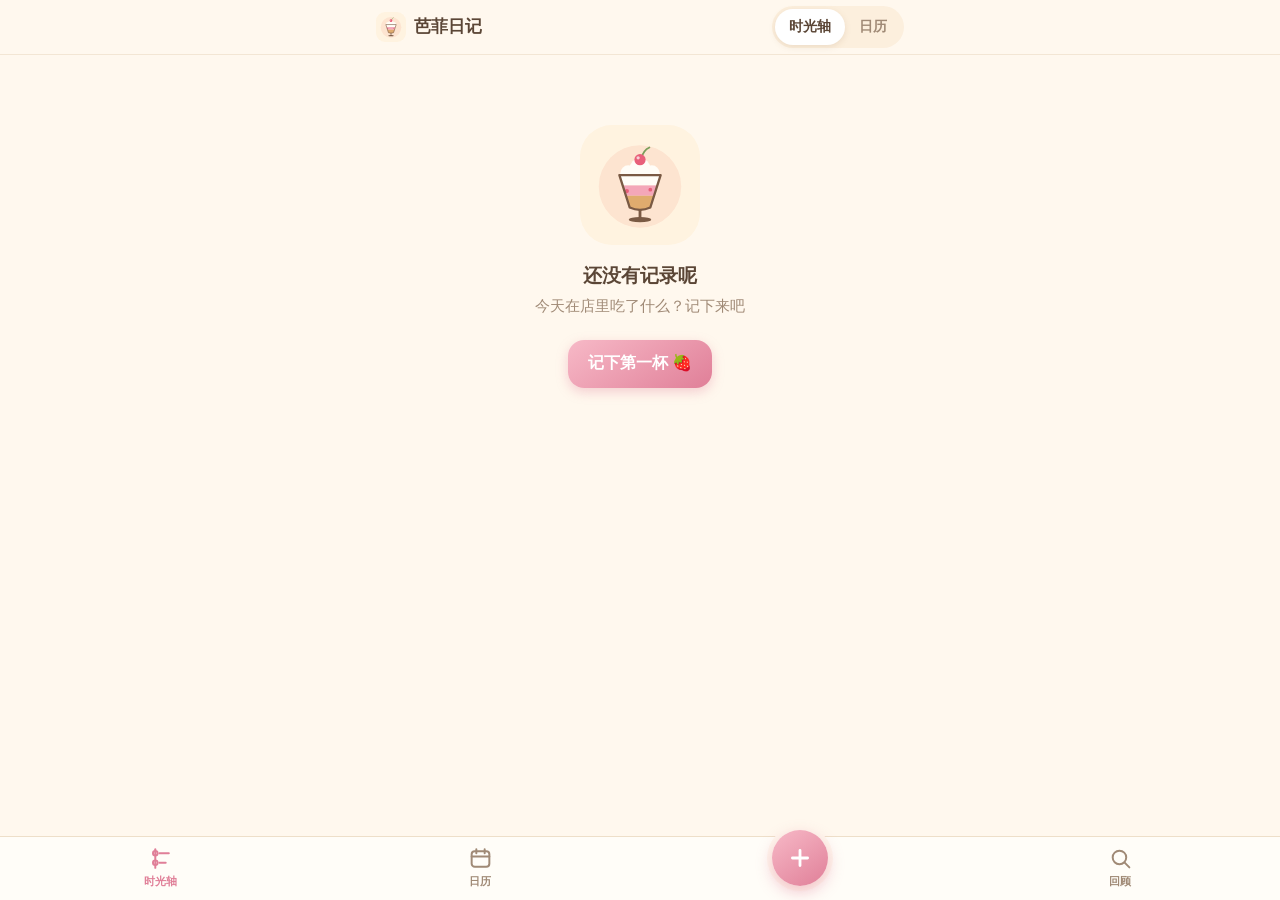
==== parfait/index.html @ 58fb9919 "Add 芭菲日记: mobile-first PWA for logging parfait shop visits Timeline with day-proportional spacing an" ====
<!doctype html>
<html lang="zh-CN">
<head>
  <meta charset="utf-8">
  <meta name="viewport" content="width=device-width, initial-scale=1, viewport-fit=cover">
  <title>芭菲日记</title>
  <meta name="theme-color" content="#FFF8EE">
  <meta name="description" content="记录在芭菲奶茶店吃了什么、感受如何">
  <meta name="apple-mobile-web-app-capable" content="yes">
  <meta name="mobile-web-app-capable" content="yes">
  <meta name="apple-mobile-web-app-status-bar-style" content="default">
  <meta name="apple-mobile-web-app-title" content="芭菲日记">
  <link rel="manifest" href="manifest.webmanifest">
  <link rel="icon" href="icons/icon.svg" type="image/svg+xml">
  <link rel="apple-touch-icon" href="icons/apple-touch-icon.png">
  <link rel="stylesheet" href="css/app.css">
</head>
<body>
  <header class="topbar"><div class="topbar-inner" id="topbar"></div></header>

  <main id="view" class="view"></main>

  <nav class="tabbar" aria-label="主导航">
    <a href="#/timeline" data-tab="timeline" data-reset>
      <svg viewBox="0 0 24 24" aria-hidden="true"><path d="M7 3v18"/><circle cx="7" cy="7" r="2.2"/><circle cx="7" cy="16" r="2.2"/><path d="M11 7h9M11 16h6"/></svg>
      <span>时光轴</span>
    </a>
    <a href="#/calendar" data-tab="calendar" data-reset>
      <svg viewBox="0 0 24 24" aria-hidden="true"><rect x="3.5" y="5" width="17" height="15" rx="3"/><path d="M3.5 10h17M8 3v4M16 3v4"/></svg>
      <span>日历</span>
    </a>
    <a href="#/new" data-tab="new" class="tab-add" aria-label="新增记录">
      <span class="tab-add-btn"><svg viewBox="0 0 24 24" aria-hidden="true"><path d="M12 5v14M5 12h14"/></svg></span>
    </a>
    <a href="#/review" data-tab="review" data-reset>
      <svg viewBox="0 0 24 24" aria-hidden="true"><circle cx="11" cy="11" r="6.5"/><path d="M16 16l4.5 4.5"/></svg>
      <span>回顾</span>
    </a>
  </nav>

  <div id="toast" class="toast" role="status" aria-live="polite"></div>

  <script type="module" src="js/app.js"></script>
</body>
</html>
---- parfait/css/app.css ----
:root {
  --bg: #FFF8EE;
  --bg2: #FCEFDD;
  --card: #FFFFFF;
  --ink: #5B4636;
  --ink2: #A08A76;
  --line: #EEDFC9;
  --pink: #F4A7B9;
  --pink-d: #E07F98;
  --pink-l: #FDE6EC;
  --caramel: #E0AC6E;
  --caramel-l: #FBEBD6;
  --mint: #8FD0B8;
  --mint-l: #DFF4EC;
  --star: #F5B63F;
  --danger: #E06C6C;
  --shadow: 0 4px 16px rgba(150, 110, 70, .10);
  --r: 18px;
  --nav-h: 64px;
  --safe-b: env(safe-area-inset-bottom, 0px);
  --safe-t: env(safe-area-inset-top, 0px);
  color-scheme: light;
}

* { box-sizing: border-box; -webkit-tap-highlight-color: transparent; }
html { -webkit-text-size-adjust: 100%; }
body {
  margin: 0;
  background: var(--bg);
  color: var(--ink);
  font-family: -apple-system, BlinkMacSystemFont, "PingFang SC", "Hiragino Sans GB", "Noto Sans SC", "Microsoft YaHei", sans-serif;
  font-size: 15px;
  line-height: 1.55;
  min-height: 100dvh;
}
a { color: inherit; text-decoration: none; }
button, input, textarea, select { font: inherit; color: inherit; }
button { cursor: pointer; border: 0; background: none; padding: 0; }
img { display: block; }
.muted { color: var(--ink2); }

/* ---------- top bar ---------- */
.topbar {
  position: sticky; top: 0; z-index: 20;
  background: rgba(255, 248, 238, .92);
  backdrop-filter: blur(10px); -webkit-backdrop-filter: blur(10px);
  padding-top: var(--safe-t);
  border-bottom: 1px solid rgba(238, 223, 201, .7);
}
.topbar-inner {
  max-width: 560px; margin: 0 auto; height: 54px;
  display: flex; align-items: center; justify-content: space-between; gap: 8px;
  padding: 0 16px;
}
.brand { display: flex; align-items: center; gap: 8px; font-weight: 700; font-size: 17px; }
.brand img { width: 30px; height: 30px; border-radius: 9px; }
.topbar-title { flex: 1; text-align: center; font-weight: 700; font-size: 16px; white-space: nowrap; overflow: hidden; text-overflow: ellipsis; }
.topbar-right { min-width: 44px; display: flex; justify-content: flex-end; }
.icon-btn {
  min-width: 44px; height: 44px; border-radius: 14px; display: grid; place-items: center;
  font-size: 28px; line-height: 1; color: var(--ink);
}
.icon-btn:active { background: var(--bg2); }
.text-btn { font-weight: 600; color: var(--pink-d); padding: 10px 6px; }

/* segmented */
.seg { display: inline-flex; background: var(--bg2); border-radius: 999px; padding: 3px; }
.seg > * { padding: 7px 14px; border-radius: 999px; font-size: 14px; font-weight: 600; color: var(--ink2); white-space: nowrap; }
.seg > .on { background: var(--card); color: var(--ink); box-shadow: 0 2px 6px rgba(150, 110, 70, .15); }

/* ---------- main view ---------- */
.view {
  max-width: 560px; margin: 0 auto;
  padding: 14px 16px calc(var(--nav-h) + var(--safe-b) + 28px);
}
body.is-form .view { padding-bottom: calc(88px + var(--safe-b)); }

/* ---------- tab bar ---------- */
.tabbar {
  position: fixed; left: 0; right: 0; bottom: 0; z-index: 30;
  display: flex; justify-content: space-around; align-items: center;
  height: calc(var(--nav-h) + var(--safe-b)); padding-bottom: var(--safe-b);
  background: rgba(255, 253, 248, .96);
  backdrop-filter: blur(10px); -webkit-backdrop-filter: blur(10px);
  border-top: 1px solid var(--line);
}
body.is-form .tabbar { display: none; }
.tabbar a {
  flex: 1; height: 100%; display: flex; flex-direction: column; align-items: center; justify-content: center; gap: 2px;
  color: var(--ink2); font-size: 11px; font-weight: 600;
}
.tabbar a svg { width: 25px; height: 25px; fill: none; stroke: currentColor; stroke-width: 1.9; stroke-linecap: round; stroke-linejoin: round; }
.tabbar a.on { color: var(--pink-d); }
.tab-add-btn {
  width: 56px; height: 56px; border-radius: 50%; margin-top: -22px;
  background: linear-gradient(145deg, #F7B9C7, var(--pink-d));
  display: grid; place-items: center;
  box-shadow: 0 6px 16px rgba(224, 127, 152, .45), 0 0 0 5px var(--bg);
}
.tab-add-btn svg { stroke: #fff !important; stroke-width: 2.6 !important; width: 26px !important; height: 26px !important; }
.tab-add:active .tab-add-btn { transform: scale(.94); }

/* ---------- generic ---------- */
.card { background: var(--card); border-radius: var(--r); box-shadow: var(--shadow); }
.btn {
  display: inline-flex; align-items: center; justify-content: center; gap: 6px;
  min-height: 48px; padding: 0 20px; border-radius: 16px; font-weight: 700; font-size: 16px;
  background: var(--bg2); color: var(--ink);
}
.btn.primary { background: linear-gradient(145deg, #F7B9C7, var(--pink-d)); color: #fff; box-shadow: 0 4px 12px rgba(224, 127, 152, .35); }
.btn.danger { background: #FBE3E3; color: var(--danger); }
.btn.ghost { background: var(--card); box-shadow: var(--shadow); }
.btn:active { transform: scale(.97); }
.btn[disabled] { opacity: .55; pointer-events: none; }

.stars { display: inline-flex; letter-spacing: 0; line-height: 1; color: #E9DCCB; font-style: normal; }
.stars i { font-style: normal; }
.stars i.on { color: var(--star); }
.stars.xs { font-size: 8px; }
.stars.sm { font-size: 13px; }
.stars.lg { font-size: 22px; }

.tag-type { display: inline-block; font-size: 11px; font-weight: 700; padding: 2px 8px; border-radius: 999px; line-height: 1.5; white-space: nowrap; }
.t-order.tag-type { background: var(--caramel-l); color: #B07A3A; }
.t-special.tag-type { background: var(--pink-l); color: var(--pink-d); }
.t-trial.tag-type { background: var(--mint-l); color: #3E9C7C; }

.chip {
  display: inline-flex; align-items: center; gap: 4px;
  padding: 7px 13px; border-radius: 999px; font-size: 14px; font-weight: 600;
  background: var(--card); color: var(--ink); border: 1.5px solid var(--line); white-space: nowrap;
}
.chip.on { background: var(--pink-l); border-color: var(--pink); color: var(--pink-d); }
.chip.sm { padding: 3px 10px; font-size: 12px; }
.chip.new { border-style: dashed; color: var(--pink-d); }

/* ---------- empty state ---------- */
.empty { text-align: center; padding: 56px 20px; }
.empty img { width: 120px; height: 120px; margin: 0 auto 16px; border-radius: 32px; }
.empty h2 { margin: 0 0 4px; font-size: 19px; }
.empty p { margin: 0 0 22px; color: var(--ink2); }

/* ---------- timeline ---------- */
.tl { position: relative; padding: 4px 0 8px; }
.tl::before {
  content: ''; position: absolute; left: 22px; top: 18px; bottom: 26px; width: 3px; border-radius: 3px;
  background: linear-gradient(var(--pink), var(--caramel));
  opacity: .55;
}
.tl-month { position: relative; display: flex; align-items: baseline; gap: 10px; padding: 8px 0 8px 52px; }
.tl-month::before {
  content: ''; position: absolute; left: 9px; top: 50%; width: 29px; height: 6px; border-radius: 3px;
  background: var(--caramel); transform: translateY(-50%);
}
.tl-month-label b { font-size: 30px; font-weight: 800; letter-spacing: -.5px; }
.tl-month-label span { font-size: 13px; color: var(--ink2); margin-left: 4px; font-weight: 600; }
.tl-month-count { margin-left: auto; font-size: 13px; color: var(--ink2); background: var(--card); padding: 3px 12px; border-radius: 999px; box-shadow: var(--shadow); }
.tl-month-count b { color: var(--pink-d); font-size: 15px; }
.tl-month.empty::before { background: var(--line); }
.tl-month.empty .tl-month-label b { font-size: 22px; color: var(--ink2); }
.tl-month.empty .tl-month-count { box-shadow: none; background: transparent; }

.tl-now { position: relative; padding: 4px 0 4px 52px; font-size: 13px; color: var(--ink2); font-weight: 600; }
.tl-now-dot { position: absolute; left: 16px; top: 50%; width: 15px; height: 15px; margin-top: -7.5px; border-radius: 50%; background: var(--pink-d); box-shadow: 0 0 0 5px rgba(224, 127, 152, .2); }

.tl-item { position: relative; display: block; padding: 5px 0 5px 52px; }
.tl-dot {
  position: absolute; left: 15px; top: 50%; margin-top: -8.5px;
  width: 17px; height: 17px; border-radius: 50%; background: #fff; border: 4px solid var(--caramel);
}
.tl-dot.t-special { border-color: var(--pink-d); }
.tl-dot.t-trial { border-color: var(--mint); }
.tl-item.flash .row-card { animation: flash 1.6s ease; }
@keyframes flash { 0%, 40% { box-shadow: 0 0 0 4px var(--pink); } 100% { box-shadow: var(--shadow); } }

.row-card { display: flex; gap: 12px; padding: 10px; align-items: center; }
.row-card:active { transform: scale(.985); }
.thumb { width: 66px; height: 66px; flex: none; border-radius: 13px; object-fit: cover; background: var(--bg2); }
.thumb-empty { display: grid; place-items: center; font-size: 28px; }
.row-body { flex: 1; min-width: 0; }
.row-name { font-weight: 700; font-size: 16px; white-space: nowrap; overflow: hidden; text-overflow: ellipsis; }
.row-meta { display: flex; align-items: center; gap: 8px; margin: 3px 0 2px; flex-wrap: wrap; }
.row-date { font-size: 12px; color: var(--ink2); }
.row-snippet { font-size: 13px; color: var(--ink2); margin-top: 3px; display: -webkit-box; -webkit-line-clamp: 2; -webkit-box-orient: vertical; overflow: hidden; }

.tl-break { position: relative; padding: 14px 0 14px 52px; }
.tl-break::before { content: ''; position: absolute; left: 18px; top: 0; bottom: 0; width: 11px; background: var(--bg); }
.tl-break::after { content: '⋮'; position: absolute; left: 17px; top: 50%; transform: translateY(-50%); color: var(--ink2); font-size: 22px; line-height: 1; width: 13px; text-align: center; }
.tl-break span { display: inline-block; font-size: 13px; color: var(--ink2); background: var(--bg2); padding: 5px 12px; border-radius: 999px; }
.tl-start { position: relative; padding: 18px 0 0 52px; font-size: 13px; color: var(--ink2); }
.tl-start::before { content: '🌱'; position: absolute; left: 13px; top: 15px; font-size: 18px; }

/* ---------- calendar ---------- */
.cal-head { display: flex; align-items: center; justify-content: space-between; margin-bottom: 4px; }
.cal-head h2 { margin: 0; font-size: 21px; font-weight: 800; }
.cal-sub { text-align: center; font-size: 13px; color: var(--ink2); margin-bottom: 12px; }
.cal-sub b { color: var(--pink-d); }
.cal-week, .cal-grid { display: grid; grid-template-columns: repeat(7, 1fr); gap: 5px; }
.cal-week { font-size: 12px; color: var(--ink2); text-align: center; margin-bottom: 6px; font-weight: 600; }
.cal-cell { display: flex; flex-direction: column; align-items: stretch; gap: 3px; min-width: 0; }
.cal-box {
  position: relative; aspect-ratio: 1; border-radius: 12px; background: var(--card); overflow: hidden;
  display: grid; place-items: center;
  box-shadow: 0 1px 4px rgba(150, 110, 70, .06);
}
.cal-box img { position: absolute; inset: 0; width: 100%; height: 100%; object-fit: cover; }
.cal-num { position: absolute; left: 4px; top: 3px; font-size: 12px; font-weight: 700; line-height: 1.2; }
.cal-cell.has .cal-num { background: rgba(255, 255, 255, .88); border-radius: 6px; padding: 0 4px; }
.cal-cell.has .cal-box { background: var(--pink-l); }
.cal-noimg { font-size: 20px; }
.cal-badge {
  position: absolute; right: 3px; top: 3px; min-width: 17px; height: 17px; padding: 0 4px; border-radius: 9px;
  background: var(--pink-d); color: #fff; font-size: 10px; font-weight: 800; display: grid; place-items: center; line-height: 1;
}
.cal-cell.today .cal-box { box-shadow: 0 0 0 2px var(--caramel); }
.cal-cell.sel .cal-box { box-shadow: 0 0 0 3px var(--pink-d); }
.cal-stars { height: 10px; display: flex; justify-content: center; }
.cal-cell.blank { visibility: hidden; }
.cal-day { margin-top: 18px; }
.cal-day h3 { margin: 0 0 10px; font-size: 16px; display: flex; justify-content: space-between; align-items: center; }
.cal-day .list { display: grid; gap: 10px; }
.cal-tip { text-align: center; font-size: 12px; color: var(--ink2); margin-top: 14px; }

/* ---------- form ---------- */
.form { display: grid; gap: 14px; }
.photo-strip { display: flex; gap: 10px; overflow-x: auto; padding: 2px 2px 6px; scrollbar-width: none; }
.photo-strip::-webkit-scrollbar { display: none; }
.photo-item, .photo-add {
  position: relative; flex: none; width: 96px; height: 96px; border-radius: 16px; overflow: hidden;
}
.photo-item img { width: 100%; height: 100%; object-fit: cover; }
.photo-item .rm {
  position: absolute; top: 4px; right: 4px; width: 28px; height: 28px; border-radius: 50%;
  background: rgba(91, 70, 54, .7); color: #fff; font-size: 18px; line-height: 1; display: grid; place-items: center;
}
.photo-item.loading { background: var(--bg2); display: grid; place-items: center; font-size: 12px; color: var(--ink2); }
.photo-add {
  display: flex; flex-direction: column; align-items: center; justify-content: center; gap: 2px;
  border: 2px dashed var(--pink); background: var(--pink-l); color: var(--pink-d); font-weight: 700; font-size: 13px; cursor: pointer;
}
.photo-add .ico { font-size: 28px; line-height: 1; }
.photo-add input { position: absolute; width: 1px; height: 1px; opacity: 0; }

.in {
  width: 100%; border: 1.5px solid var(--line); background: var(--card); border-radius: 14px;
  padding: 12px 14px; font-size: 16px; outline: none; min-height: 48px;
}
.in:focus { border-color: var(--pink); box-shadow: 0 0 0 3px var(--pink-l); }
.in.big { font-size: 20px; font-weight: 700; padding: 14px 16px; }
textarea.in { resize: none; line-height: 1.6; min-height: 84px; }
.in::placeholder { color: #C9B6A2; }
.field { display: grid; gap: 6px; }
.field-label { font-size: 13px; font-weight: 700; color: var(--ink2); padding-left: 4px; }
.row2 { display: grid; grid-template-columns: 1.5fr 1fr; gap: 10px; }
.row2 .in { font-size: 15px; }
.price-wrap { position: relative; }
.price-wrap span { position: absolute; left: 14px; top: 50%; transform: translateY(-50%); color: var(--ink2); }
.price-wrap .in { padding-left: 30px; }

.type-pick { display: grid; grid-template-columns: repeat(3, 1fr); gap: 8px; }
.type-pick button {
  min-height: 52px; border-radius: 14px; background: var(--card); border: 2px solid var(--line); font-weight: 700; font-size: 15px;
}
.type-pick button.on.t-order { background: var(--caramel-l); border-color: var(--caramel); color: #A06A2C; }
.type-pick button.on.t-special { background: var(--pink-l); border-color: var(--pink); color: var(--pink-d); }
.type-pick button.on.t-trial { background: var(--mint-l); border-color: var(--mint); color: #2E8A6A; }

.star-pick { display: flex; align-items: center; gap: 2px; background: var(--card); border-radius: 16px; padding: 4px 10px; border: 1.5px solid var(--line); }
.star-pick button { font-size: 36px; width: 48px; height: 52px; color: #EADFCF; line-height: 1; }
.star-pick button.on { color: var(--star); }
.star-pick button:active { transform: scale(1.15); }
.star-label { margin-left: auto; font-size: 14px; font-weight: 700; color: var(--ink2); white-space: nowrap; }

.tag-box { display: flex; flex-wrap: wrap; gap: 6px; align-items: center; padding: 8px 10px; min-height: 48px; }
.tag-box input { flex: 1; min-width: 100px; border: 0; outline: none; background: transparent; font-size: 16px; padding: 4px; }
.tag-box .chip { padding: 5px 6px 5px 12px; }
.tag-box .chip button { width: 22px; height: 22px; border-radius: 50%; display: grid; place-items: center; font-size: 15px; color: var(--pink-d); }
.tag-sugg { display: flex; flex-wrap: wrap; gap: 6px; }

.actionbar {
  position: fixed; left: 0; right: 0; bottom: 0; z-index: 30;
  padding: 10px 16px calc(10px + var(--safe-b));
  background: rgba(255, 253, 248, .96); border-top: 1px solid var(--line);
  backdrop-filter: blur(10px); -webkit-backdrop-filter: blur(10px);
}
.actionbar-inner { max-width: 528px; margin: 0 auto; display: grid; grid-template-columns: 1fr 2.2fr; gap: 10px; }
.actionbar .btn { min-height: 54px; font-size: 17px; }

/* ---------- detail ---------- */
.gallery { display: flex; overflow-x: auto; scroll-snap-type: x mandatory; border-radius: var(--r); gap: 8px; scrollbar-width: none; }
.gallery::-webkit-scrollbar { display: none; }
.gallery img { flex: none; width: 100%; aspect-ratio: 1; object-fit: cover; scroll-snap-align: center; border-radius: var(--r); background: var(--bg2); cursor: zoom-in; }
.gallery-count { text-align: center; font-size: 12px; color: var(--ink2); margin-top: 6px; }
.d-head { padding: 16px 18px; margin-top: 12px; }
.d-head h1 { margin: 8px 0 6px; font-size: 24px; line-height: 1.3; word-break: break-word; }
.d-top { display: flex; align-items: center; justify-content: space-between; }
.d-price { font-weight: 700; color: var(--caramel); }
.d-rating { display: flex; align-items: center; gap: 8px; }
.d-rating span { font-size: 14px; font-weight: 700; color: var(--ink2); }
.d-date { font-size: 13px; color: var(--ink2); margin-top: 6px; }
.d-sec { padding: 14px 18px; margin-top: 12px; }
.d-sec h4 { margin: 0 0 6px; font-size: 13px; color: var(--ink2); display: flex; gap: 6px; align-items: center; }
.d-sec p { margin: 0; white-space: pre-wrap; word-break: break-word; }
.d-vs { display: grid; gap: 0; margin-top: 12px; }
.d-vs .d-sec { margin-top: 0; }
.d-vs .arrow { text-align: center; color: var(--pink); font-size: 18px; line-height: 1; padding: 4px 0; }
.d-sec.thoughts p { font-size: 16px; line-height: 1.8; }
.d-tags { display: flex; flex-wrap: wrap; gap: 6px; margin-top: 14px; }
.d-actions { display: grid; grid-template-columns: 2fr 1fr; gap: 10px; margin-top: 22px; }

.viewer { position: fixed; inset: 0; z-index: 100; background: rgba(40, 30, 22, .94); animation: fadein .15s; }
@keyframes fadein { from { opacity: 0; } }
.viewer-track { display: flex; height: 100%; overflow-x: auto; scroll-snap-type: x mandatory; scrollbar-width: none; }
.viewer-track::-webkit-scrollbar { display: none; }
.viewer-slide { flex: none; width: 100%; height: 100%; display: grid; place-items: center; scroll-snap-align: center; padding: 16px; }
.viewer-slide img { max-width: 100%; max-height: 100%; object-fit: contain; border-radius: 8px; }
.viewer-close { position: absolute; top: calc(var(--safe-t) + 10px); right: 12px; width: 44px; height: 44px; border-radius: 50%; background: rgba(255, 255, 255, .15); color: #fff; font-size: 26px; }

/* ---------- review ---------- */
.stats { display: grid; grid-template-columns: repeat(3, 1fr); padding: 14px 6px; text-align: center; }
.stats div + div { border-left: 1px solid var(--line); }
.stats b { display: block; font-size: 22px; font-weight: 800; color: var(--pink-d); line-height: 1.2; }
.stats span { font-size: 12px; color: var(--ink2); }
.search { position: relative; margin-top: 14px; }
.search input { padding-left: 40px; }
.search::before { content: ''; position: absolute; left: 15px; top: 50%; width: 13px; height: 13px; margin-top: -9px; border: 2px solid var(--ink2); border-radius: 50%; }
.search::after { content: ''; position: absolute; left: 27px; top: 50%; width: 7px; height: 2px; margin-top: 5px; background: var(--ink2); transform: rotate(45deg); }
.filter-row { display: flex; align-items: center; gap: 6px; margin-top: 12px; overflow-x: auto; scrollbar-width: none; padding-bottom: 2px; }
.filter-row::-webkit-scrollbar { display: none; }
.filter-row .fl { font-size: 13px; font-weight: 700; color: var(--ink2); flex: none; width: 34px; }
.quick { display: flex; gap: 8px; margin-top: 12px; }
.quick .btn { flex: 1; min-height: 44px; font-size: 14px; }
.sort-row { display: flex; align-items: center; justify-content: space-between; margin: 18px 0 10px; }
.sort-row .count { font-size: 13px; color: var(--ink2); font-weight: 600; }
.results { display: grid; gap: 10px; }
.no-result { text-align: center; color: var(--ink2); padding: 30px 0; }
.backup { margin-top: 28px; padding: 16px 18px; }
.backup h3 { margin: 0 0 4px; font-size: 16px; }
.backup p { margin: 0 0 12px; font-size: 13px; color: var(--ink2); }
.backup .btns { display: grid; grid-template-columns: 1fr 1fr; gap: 10px; }
.backup .btns .btn { font-size: 15px; }
.backup .btns label { cursor: pointer; }
.backup .info { font-size: 12px; color: var(--ink2); margin-top: 12px; line-height: 1.7; }
.backup .install { width: 100%; margin-top: 10px; }

/* ---------- toast ---------- */
.toast {
  position: fixed; left: 50%; bottom: calc(var(--nav-h) + var(--safe-b) + 18px); z-index: 200;
  transform: translate(-50%, 20px); opacity: 0; pointer-events: none;
  background: var(--ink); color: #fff; padding: 10px 18px; border-radius: 999px; font-size: 14px; font-weight: 600;
  transition: .25s; white-space: nowrap; max-width: 90vw; overflow: hidden; text-overflow: ellipsis;
}
.toast.show { opacity: 1; transform: translate(-50%, 0); }
body.is-form .toast { bottom: calc(96px + var(--safe-b)); }
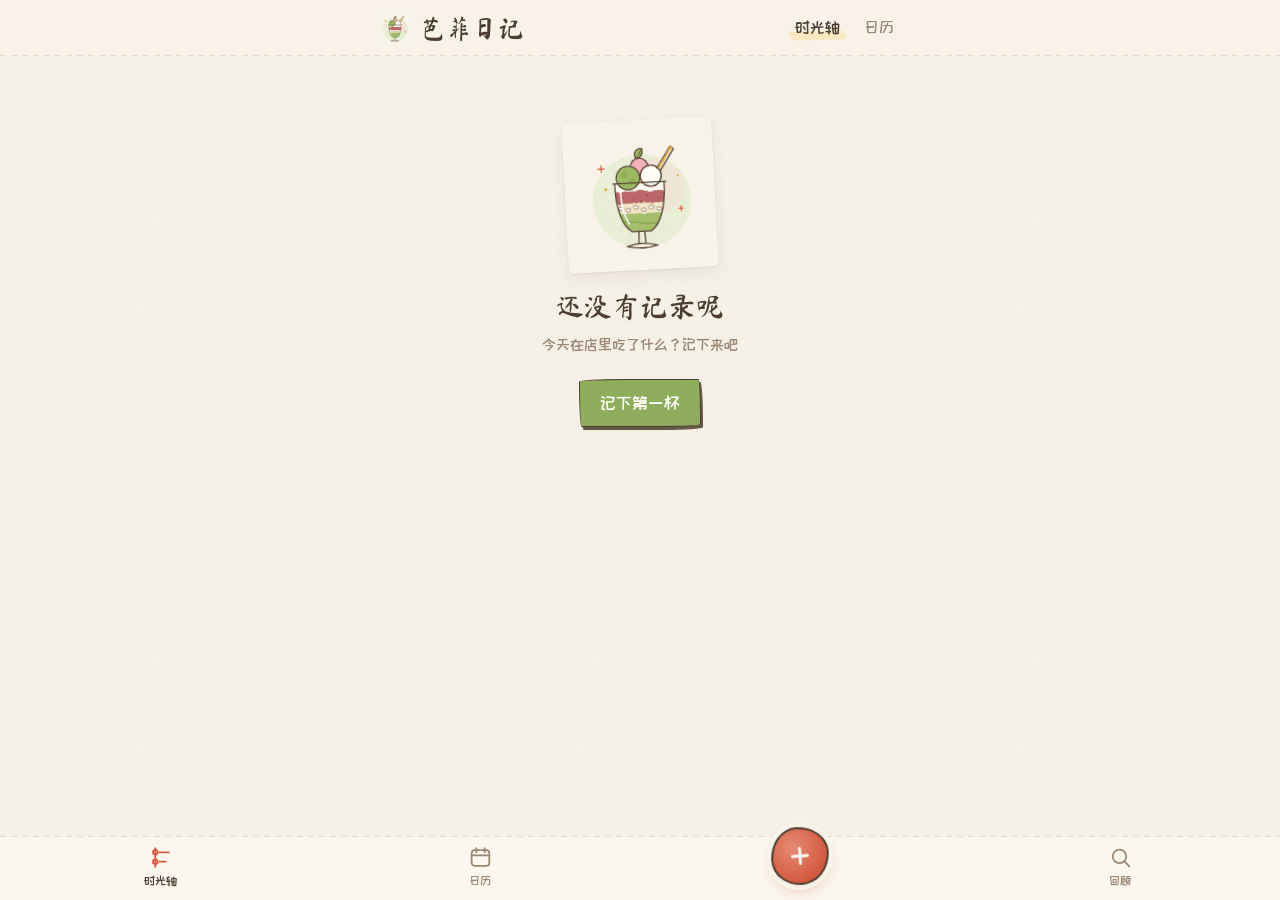
==== commit 3205545e: "Restyle 芭菲日记 as a watercolor hand-drawn journal New watercolor parfait icon; paper texture, brush an" ====
--- a/parfait/index.html
+++ b/parfait/index.html
@@ -4,7 +4,7 @@
   <meta charset="utf-8">
   <meta name="viewport" content="width=device-width, initial-scale=1, viewport-fit=cover">
   <title>芭菲日记</title>
-  <meta name="theme-color" content="#FFF8EE">
+  <meta name="theme-color" content="#F8F3E9">
   <meta name="description" content="记录在芭菲奶茶店吃了什么、感受如何">
   <meta name="apple-mobile-web-app-capable" content="yes">
   <meta name="mobile-web-app-capable" content="yes">
@@ -13,6 +13,9 @@
   <link rel="manifest" href="manifest.webmanifest">
   <link rel="icon" href="icons/icon.svg" type="image/svg+xml">
   <link rel="apple-touch-icon" href="icons/apple-touch-icon.png">
+  <link rel="preconnect" href="https://fonts.googleapis.com">
+  <link rel="preconnect" href="https://fonts.gstatic.com" crossorigin>
+  <link rel="stylesheet" href="https://fonts.googleapis.com/css2?family=Caveat:wght@500;700&family=Ma+Shan+Zheng&family=ZCOOL+KuaiLe&display=swap">
   <link rel="stylesheet" href="css/app.css">
 </head>
 <body>
--- a/parfait/css/app.css
+++ b/parfait/css/app.css
@@ -1,21 +1,28 @@
+/* 芭菲日记 · 水彩手帐风 */
 :root {
-  --bg: #FFF8EE;
-  --bg2: #FCEFDD;
-  --card: #FFFFFF;
-  --ink: #5B4636;
-  --ink2: #A08A76;
-  --line: #EEDFC9;
-  --pink: #F4A7B9;
-  --pink-d: #E07F98;
-  --pink-l: #FDE6EC;
-  --caramel: #E0AC6E;
-  --caramel-l: #FBEBD6;
-  --mint: #8FD0B8;
-  --mint-l: #DFF4EC;
-  --star: #F5B63F;
-  --danger: #E06C6C;
-  --shadow: 0 4px 16px rgba(150, 110, 70, .10);
-  --r: 18px;
+  --paper: #F8F3E9;
+  --sheet: #FFFDF8;
+  --ink: #4E3D31;
+  --ink2: #9A8673;
+  --line: #E6DAC6;
+  --matcha: #8FAE5D;
+  --matcha-l: #E6EED3;
+  --bean: #A9524F;
+  --bean-l: #F5E2DE;
+  --shu: #D35A3F;          /* 朱红：印章、强调 */
+  --sky: #6F9CC0;
+  --sky-l: #E1ECF4;
+  --ochre: #E0A93B;
+  --ochre-l: #F8E7BF;
+  --star: #E5A631;
+
+  --f-brush: 'Ma Shan Zheng', 'STKaiti', 'KaiTi', serif;
+  --f-hand: 'ZCOOL KuaiLe', 'Caveat', -apple-system, 'PingFang SC', sans-serif;
+  --f-num: 'Caveat', 'ZCOOL KuaiLe', -apple-system, sans-serif;
+  --f-body: -apple-system, BlinkMacSystemFont, 'PingFang SC', 'Hiragino Sans GB', 'Noto Sans SC', 'Microsoft YaHei', sans-serif;
+
+  --sketch: 255px 15px 225px 15px / 15px 225px 15px 255px;  /* 手绘感圆角 */
+  --sheet-shadow: 0 1px 2px rgba(80, 60, 40, .08), 0 6px 16px rgba(80, 60, 40, .07);
   --nav-h: 64px;
   --safe-b: env(safe-area-inset-bottom, 0px);
   --safe-t: env(safe-area-inset-top, 0px);
@@ -26,12 +33,13 @@
 html { -webkit-text-size-adjust: 100%; }
 body {
   margin: 0;
-  background: var(--bg);
   color: var(--ink);
-  font-family: -apple-system, BlinkMacSystemFont, "PingFang SC", "Hiragino Sans GB", "Noto Sans SC", "Microsoft YaHei", sans-serif;
+  font-family: var(--f-body);
   font-size: 15px;
-  line-height: 1.55;
+  line-height: 1.6;
   min-height: 100dvh;
+  background-color: var(--paper);
+  background-image: url("data:image/svg+xml,%3Csvg xmlns='http://www.w3.org/2000/svg' width='220' height='220'%3E%3Cfilter id='n'%3E%3CfeTurbulence type='fractalNoise' baseFrequency='.85' numOctaves='2' stitchTiles='stitch'/%3E%3CfeColorMatrix values='0 0 0 0 .45 0 0 0 0 .36 0 0 0 0 .25 0 0 0 .07 0'/%3E%3C/filter%3E%3Crect width='100%25' height='100%25' filter='url(%23n)'/%3E%3C/svg%3E");
 }
 a { color: inherit; text-decoration: none; }
 button, input, textarea, select { font: inherit; color: inherit; }
@@ -39,303 +47,423 @@
 img { display: block; }
 .muted { color: var(--ink2); }
 
-/* ---------- top bar ---------- */
+/* ---------- 顶栏 ---------- */
 .topbar {
   position: sticky; top: 0; z-index: 20;
-  background: rgba(255, 248, 238, .92);
-  backdrop-filter: blur(10px); -webkit-backdrop-filter: blur(10px);
+  background: rgba(248, 243, 233, .93);
+  backdrop-filter: blur(8px); -webkit-backdrop-filter: blur(8px);
   padding-top: var(--safe-t);
-  border-bottom: 1px solid rgba(238, 223, 201, .7);
+}
+.topbar::after {  /* 虚线缝线 */
+  content: ''; position: absolute; left: 0; right: 0; bottom: 0; height: 1px;
+  background: repeating-linear-gradient(90deg, var(--line) 0 6px, transparent 6px 11px);
 }
 .topbar-inner {
-  max-width: 560px; margin: 0 auto; height: 54px;
+  max-width: 560px; margin: 0 auto; height: 56px;
   display: flex; align-items: center; justify-content: space-between; gap: 8px;
   padding: 0 16px;
 }
-.brand { display: flex; align-items: center; gap: 8px; font-weight: 700; font-size: 17px; }
-.brand img { width: 30px; height: 30px; border-radius: 9px; }
-.topbar-title { flex: 1; text-align: center; font-weight: 700; font-size: 16px; white-space: nowrap; overflow: hidden; text-overflow: ellipsis; }
+.brand { display: flex; align-items: center; gap: 6px; font-family: var(--f-brush); font-size: 26px; line-height: 1; }
+.brand img { width: 38px; height: 38px; border-radius: 10px; }
+.topbar-title { flex: 1; text-align: center; font-family: var(--f-hand); font-size: 18px; white-space: nowrap; overflow: hidden; text-overflow: ellipsis; }
 .topbar-right { min-width: 44px; display: flex; justify-content: flex-end; }
 .icon-btn {
-  min-width: 44px; height: 44px; border-radius: 14px; display: grid; place-items: center;
-  font-size: 28px; line-height: 1; color: var(--ink);
-}
-.icon-btn:active { background: var(--bg2); }
-.text-btn { font-weight: 600; color: var(--pink-d); padding: 10px 6px; }
-
-/* segmented */
-.seg { display: inline-flex; background: var(--bg2); border-radius: 999px; padding: 3px; }
-.seg > * { padding: 7px 14px; border-radius: 999px; font-size: 14px; font-weight: 600; color: var(--ink2); white-space: nowrap; }
-.seg > .on { background: var(--card); color: var(--ink); box-shadow: 0 2px 6px rgba(150, 110, 70, .15); }
-
-/* ---------- main view ---------- */
+  min-width: 44px; height: 44px; border-radius: 50%; display: grid; place-items: center;
+  font-size: 30px; line-height: 1; color: var(--ink); font-family: var(--f-num);
+}
+.icon-btn:active { background: rgba(154, 134, 115, .12); }
+.text-btn { font-family: var(--f-hand); font-size: 17px; color: var(--shu); padding: 10px 6px; }
+
+/* 切换：荧光笔划线标出当前项 */
+.seg { display: inline-flex; gap: 4px; }
+.seg > * {
+  position: relative; padding: 6px 10px; font-family: var(--f-hand); font-size: 16px; color: var(--ink2); white-space: nowrap;
+}
+.seg > .on { color: var(--ink); }
+.seg > .on::before {
+  content: ''; position: absolute; left: 4px; right: 4px; bottom: 7px; height: 9px; z-index: -1;
+  background: var(--ochre-l); border-radius: 3px 8px 4px 9px; transform: rotate(-1.5deg);
+}
+.seg > * { z-index: 0; }
+
+/* ---------- 主体 ---------- */
 .view {
   max-width: 560px; margin: 0 auto;
-  padding: 14px 16px calc(var(--nav-h) + var(--safe-b) + 28px);
-}
-body.is-form .view { padding-bottom: calc(88px + var(--safe-b)); }
-
-/* ---------- tab bar ---------- */
+  padding: 16px 16px calc(var(--nav-h) + var(--safe-b) + 28px);
+}
+body.is-form .view { padding-bottom: calc(92px + var(--safe-b)); }
+
+/* ---------- 底部导航 ---------- */
 .tabbar {
   position: fixed; left: 0; right: 0; bottom: 0; z-index: 30;
   display: flex; justify-content: space-around; align-items: center;
   height: calc(var(--nav-h) + var(--safe-b)); padding-bottom: var(--safe-b);
-  background: rgba(255, 253, 248, .96);
-  backdrop-filter: blur(10px); -webkit-backdrop-filter: blur(10px);
-  border-top: 1px solid var(--line);
+  background: rgba(251, 247, 239, .96);
+  backdrop-filter: blur(8px); -webkit-backdrop-filter: blur(8px);
+}
+.tabbar::before {
+  content: ''; position: absolute; left: 0; right: 0; top: 0; height: 1px;
+  background: repeating-linear-gradient(90deg, var(--line) 0 6px, transparent 6px 11px);
 }
 body.is-form .tabbar { display: none; }
 .tabbar a {
-  flex: 1; height: 100%; display: flex; flex-direction: column; align-items: center; justify-content: center; gap: 2px;
-  color: var(--ink2); font-size: 11px; font-weight: 600;
-}
-.tabbar a svg { width: 25px; height: 25px; fill: none; stroke: currentColor; stroke-width: 1.9; stroke-linecap: round; stroke-linejoin: round; }
-.tabbar a.on { color: var(--pink-d); }
+  flex: 1; height: 100%; display: flex; flex-direction: column; align-items: center; justify-content: center; gap: 1px;
+  color: var(--ink2); font-family: var(--f-hand); font-size: 12px;
+}
+.tabbar a svg { width: 25px; height: 25px; fill: none; stroke: currentColor; stroke-width: 1.7; stroke-linecap: round; stroke-linejoin: round; }
+.tabbar a.on { color: var(--ink); }
+.tabbar a.on svg { stroke: var(--shu); }
 .tab-add-btn {
-  width: 56px; height: 56px; border-radius: 50%; margin-top: -22px;
-  background: linear-gradient(145deg, #F7B9C7, var(--pink-d));
+  width: 58px; height: 58px; margin-top: -24px;
+  border-radius: 46% 54% 50% 50% / 55% 45% 55% 45%;
+  background: radial-gradient(circle at 38% 34%, #E58B74, var(--shu) 70%);
+  border: 2px solid var(--ink);
   display: grid; place-items: center;
-  box-shadow: 0 6px 16px rgba(224, 127, 152, .45), 0 0 0 5px var(--bg);
-}
-.tab-add-btn svg { stroke: #fff !important; stroke-width: 2.6 !important; width: 26px !important; height: 26px !important; }
-.tab-add:active .tab-add-btn { transform: scale(.94); }
-
-/* ---------- generic ---------- */
-.card { background: var(--card); border-radius: var(--r); box-shadow: var(--shadow); }
+  box-shadow: 0 0 0 5px var(--paper), 0 6px 14px rgba(211, 90, 63, .3);
+  transform: rotate(-4deg);
+}
+.tab-add-btn svg { stroke: #FFFDF8 !important; stroke-width: 2.6 !important; width: 26px !important; height: 26px !important; }
+.tab-add:active .tab-add-btn { transform: rotate(-4deg) scale(.93); }
+
+/* ---------- 通用 ---------- */
+.card { background: var(--sheet); border-radius: 4px; box-shadow: var(--sheet-shadow); }
 .btn {
   display: inline-flex; align-items: center; justify-content: center; gap: 6px;
-  min-height: 48px; padding: 0 20px; border-radius: 16px; font-weight: 700; font-size: 16px;
-  background: var(--bg2); color: var(--ink);
-}
-.btn.primary { background: linear-gradient(145deg, #F7B9C7, var(--pink-d)); color: #fff; box-shadow: 0 4px 12px rgba(224, 127, 152, .35); }
-.btn.danger { background: #FBE3E3; color: var(--danger); }
-.btn.ghost { background: var(--card); box-shadow: var(--shadow); }
-.btn:active { transform: scale(.97); }
-.btn[disabled] { opacity: .55; pointer-events: none; }
-
-.stars { display: inline-flex; letter-spacing: 0; line-height: 1; color: #E9DCCB; font-style: normal; }
+  min-height: 48px; padding: 0 20px; font-family: var(--f-hand); font-size: 17px;
+  background: var(--sheet); color: var(--ink);
+  border: 1.8px solid var(--ink); border-radius: var(--sketch);
+}
+.btn.primary { background: var(--matcha); color: #FFFDF8; border-color: var(--ink); box-shadow: 2px 3px 0 rgba(78, 61, 49, .85); }
+.btn.danger { color: var(--shu); border-color: var(--shu); }
+.btn.ghost { background: var(--sheet); }
+.btn:active { transform: translate(1px, 2px); box-shadow: none; }
+.btn[disabled] { opacity: .5; pointer-events: none; }
+
+.stars { display: inline-flex; line-height: 1; color: #E6DCCB; font-style: normal; }
 .stars i { font-style: normal; }
 .stars i.on { color: var(--star); }
 .stars.xs { font-size: 8px; }
-.stars.sm { font-size: 13px; }
-.stars.lg { font-size: 22px; }
-
-.tag-type { display: inline-block; font-size: 11px; font-weight: 700; padding: 2px 8px; border-radius: 999px; line-height: 1.5; white-space: nowrap; }
-.t-order.tag-type { background: var(--caramel-l); color: #B07A3A; }
-.t-special.tag-type { background: var(--pink-l); color: var(--pink-d); }
-.t-trial.tag-type { background: var(--mint-l); color: #3E9C7C; }
+.stars.sm { font-size: 14px; }
+.stars.lg { font-size: 24px; }
+
+/* 类型：印章 */
+.tag-type {
+  display: inline-block; font-family: var(--f-hand); font-size: 12px; line-height: 1.35;
+  padding: 1px 6px; border: 1.5px solid currentColor; border-radius: 3px; white-space: nowrap;
+  transform: rotate(-3deg); background: rgba(255, 253, 248, .6);
+}
+.t-order.tag-type { color: var(--sky); }
+.t-special.tag-type { color: var(--shu); }
+.t-trial.tag-type { color: #6E9440; }
 
 .chip {
   display: inline-flex; align-items: center; gap: 4px;
-  padding: 7px 13px; border-radius: 999px; font-size: 14px; font-weight: 600;
-  background: var(--card); color: var(--ink); border: 1.5px solid var(--line); white-space: nowrap;
-}
-.chip.on { background: var(--pink-l); border-color: var(--pink); color: var(--pink-d); }
-.chip.sm { padding: 3px 10px; font-size: 12px; }
-.chip.new { border-style: dashed; color: var(--pink-d); }
-
-/* ---------- empty state ---------- */
-.empty { text-align: center; padding: 56px 20px; }
-.empty img { width: 120px; height: 120px; margin: 0 auto 16px; border-radius: 32px; }
-.empty h2 { margin: 0 0 4px; font-size: 19px; }
-.empty p { margin: 0 0 22px; color: var(--ink2); }
-
-/* ---------- timeline ---------- */
+  padding: 6px 13px; font-family: var(--f-hand); font-size: 14px;
+  background: var(--sheet); color: var(--ink); white-space: nowrap;
+  border: 1.5px solid var(--line); border-radius: var(--sketch);
+}
+.chip.on { background: var(--ochre-l); border-color: var(--ink); }
+.chip.sm { padding: 3px 10px; font-size: 13px; }
+.chip.new { border-style: dashed; border-color: var(--shu); color: var(--shu); }
+
+/* ---------- 空状态 ---------- */
+.empty { text-align: center; padding: 48px 20px; }
+.empty img { width: 150px; height: 150px; margin: 0 auto 10px; border-radius: 6px; transform: rotate(-3deg); box-shadow: var(--sheet-shadow); }
+.empty h2 { margin: 14px 0 4px; font-family: var(--f-brush); font-weight: 400; font-size: 28px; }
+.empty p { margin: 0 0 22px; color: var(--ink2); font-family: var(--f-hand); }
+
+/* ---------- 时光轴 ---------- */
 .tl { position: relative; padding: 4px 0 8px; }
-.tl::before {
-  content: ''; position: absolute; left: 22px; top: 18px; bottom: 26px; width: 3px; border-radius: 3px;
-  background: linear-gradient(var(--pink), var(--caramel));
+.tl::before {  /* 手帐缝线 */
+  content: ''; position: absolute; left: 22px; top: 24px; bottom: 30px; width: 2px;
+  background: repeating-linear-gradient(to bottom, var(--ink2) 0 7px, transparent 7px 13px);
   opacity: .55;
 }
-.tl-month { position: relative; display: flex; align-items: baseline; gap: 10px; padding: 8px 0 8px 52px; }
-.tl-month::before {
-  content: ''; position: absolute; left: 9px; top: 50%; width: 29px; height: 6px; border-radius: 3px;
-  background: var(--caramel); transform: translateY(-50%);
-}
-.tl-month-label b { font-size: 30px; font-weight: 800; letter-spacing: -.5px; }
-.tl-month-label span { font-size: 13px; color: var(--ink2); margin-left: 4px; font-weight: 600; }
-.tl-month-count { margin-left: auto; font-size: 13px; color: var(--ink2); background: var(--card); padding: 3px 12px; border-radius: 999px; box-shadow: var(--shadow); }
-.tl-month-count b { color: var(--pink-d); font-size: 15px; }
-.tl-month.empty::before { background: var(--line); }
-.tl-month.empty .tl-month-label b { font-size: 22px; color: var(--ink2); }
-.tl-month.empty .tl-month-count { box-shadow: none; background: transparent; }
-
-.tl-now { position: relative; padding: 4px 0 4px 52px; font-size: 13px; color: var(--ink2); font-weight: 600; }
-.tl-now-dot { position: absolute; left: 16px; top: 50%; width: 15px; height: 15px; margin-top: -7.5px; border-radius: 50%; background: var(--pink-d); box-shadow: 0 0 0 5px rgba(224, 127, 152, .2); }
-
-.tl-item { position: relative; display: block; padding: 5px 0 5px 52px; }
+.tl-month { position: relative; display: flex; align-items: center; gap: 10px; padding: 14px 0 10px 52px; min-height: 76px; }
+.tl-month::before {  /* 大刻度 */
+  content: ''; position: absolute; left: 8px; top: 50%; width: 30px; height: 4px; margin-top: -2px;
+  background: var(--ink); border-radius: 2px 4px 3px 2px; transform: rotate(-2deg);
+}
+.tl-month-label { position: relative; z-index: 0; }
+.tl-month-label::before {  /* 水彩色块 */
+  content: ''; position: absolute; z-index: -1; left: -10px; top: 0; width: 86px; height: 58px;
+  border-radius: 58% 42% 55% 45% / 50% 60% 40% 50%;
+  background: radial-gradient(ellipse at 40% 45%, rgba(143, 174, 93, .38), rgba(143, 174, 93, .16) 65%, transparent 72%);
+}
+.tl-month-label b { font-family: 'Caveat', var(--f-brush); font-weight: 700; font-size: 46px; line-height: 1; }
+.tl-month-label span { font-family: var(--f-num); font-size: 20px; color: var(--ink2); margin-left: 4px; }
+.tl-month-count {  /* 圆形贴纸，像价格标签 */
+  margin-left: auto; margin-right: 6px; width: 62px; height: 62px; border-radius: 50%;
+  display: flex; flex-direction: column; align-items: center; justify-content: center; line-height: 1;
+  background: radial-gradient(circle at 38% 36%, #F7DB95, #EDBE5C 62%, #E4AE45);
+  font-family: var(--f-hand); color: var(--ink); transform: rotate(-8deg);
+  box-shadow: inset 0 0 0 1px rgba(78, 61, 49, .15);
+}
+.tl-month-count small { font-size: 11px; }
+.tl-month-count b { font-family: var(--f-num); font-size: 28px; font-weight: 700; margin: -1px 0 -3px; }
+.tl-month-none { margin-left: auto; font-family: var(--f-hand); font-size: 13px; color: var(--ink2); }
+.tl-month.empty { min-height: 56px; }
+.tl-month.empty::before { background: var(--ink2); width: 22px; left: 12px; }
+.tl-month.empty .tl-month-label b { font-size: 30px; color: var(--ink2); }
+.tl-month.empty .tl-month-label::before { display: none; }
+
+.tl-now { position: relative; padding: 4px 0 4px 52px; font-family: var(--f-hand); font-size: 14px; color: var(--shu); }
+.tl-now-dot {
+  position: absolute; left: 15px; top: 50%; width: 16px; height: 16px; margin-top: -8px;
+  border-radius: 48% 52% 45% 55%; background: var(--shu); border: 2px solid var(--ink);
+}
+
+.tl-item { position: relative; display: block; padding: 7px 0 7px 52px; }
 .tl-dot {
-  position: absolute; left: 15px; top: 50%; margin-top: -8.5px;
-  width: 17px; height: 17px; border-radius: 50%; background: #fff; border: 4px solid var(--caramel);
-}
-.tl-dot.t-special { border-color: var(--pink-d); }
-.tl-dot.t-trial { border-color: var(--mint); }
-.tl-item.flash .row-card { animation: flash 1.6s ease; }
-@keyframes flash { 0%, 40% { box-shadow: 0 0 0 4px var(--pink); } 100% { box-shadow: var(--shadow); } }
-
-.row-card { display: flex; gap: 12px; padding: 10px; align-items: center; }
+  position: absolute; left: 14px; top: 50%; margin-top: -9px;
+  width: 18px; height: 18px; border-radius: 52% 48% 55% 45%; border: 2px solid var(--ink);
+  background: var(--sky);
+}
+.tl-dot.t-special { background: var(--shu); }
+.tl-dot.t-trial { background: var(--matcha); }
+.tl-item.flash .row-card { animation: flash 1.8s ease; }
+@keyframes flash { 0%, 40% { box-shadow: 0 0 0 3px var(--ochre); } 100% { box-shadow: var(--sheet-shadow); } }
+
+.row-card { display: flex; gap: 14px; padding: 12px 12px 12px 14px; align-items: center; }
 .row-card:active { transform: scale(.985); }
-.thumb { width: 66px; height: 66px; flex: none; border-radius: 13px; object-fit: cover; background: var(--bg2); }
-.thumb-empty { display: grid; place-items: center; font-size: 28px; }
+.thumb-wrap {  /* 拍立得 + 纸胶带 */
+  position: relative; flex: none; padding: 4px 4px 9px; background: #fff;
+  box-shadow: 0 1px 3px rgba(80, 60, 40, .22); transform: rotate(-2.5deg);
+}
+.tl-item:nth-of-type(even) .thumb-wrap, .results a:nth-child(even) .thumb-wrap { transform: rotate(2deg); }
+.thumb-wrap::before {
+  content: ''; position: absolute; z-index: 1; top: -8px; left: 50%; width: 40px; height: 15px; opacity: .8;
+  transform: translateX(-50%) rotate(5deg);
+  background: repeating-linear-gradient(90deg, rgba(111, 156, 192, .55) 0 5px, rgba(255, 255, 255, .5) 5px 9px);
+}
+.thumb-wrap.t-special::before { background: repeating-linear-gradient(45deg, rgba(211, 90, 63, .5) 0 4px, rgba(255, 255, 255, .55) 4px 8px); }
+.thumb-wrap.t-trial::before { background: radial-gradient(circle, rgba(143, 174, 93, .75) 2px, transparent 2.5px) 0 0 / 7px 7px, rgba(230, 238, 211, .8); }
+.thumb { width: 64px; height: 64px; object-fit: cover; background: var(--paper); }
+.thumb-empty { object-fit: contain; }
 .row-body { flex: 1; min-width: 0; }
-.row-name { font-weight: 700; font-size: 16px; white-space: nowrap; overflow: hidden; text-overflow: ellipsis; }
-.row-meta { display: flex; align-items: center; gap: 8px; margin: 3px 0 2px; flex-wrap: wrap; }
-.row-date { font-size: 12px; color: var(--ink2); }
-.row-snippet { font-size: 13px; color: var(--ink2); margin-top: 3px; display: -webkit-box; -webkit-line-clamp: 2; -webkit-box-orient: vertical; overflow: hidden; }
-
-.tl-break { position: relative; padding: 14px 0 14px 52px; }
-.tl-break::before { content: ''; position: absolute; left: 18px; top: 0; bottom: 0; width: 11px; background: var(--bg); }
-.tl-break::after { content: '⋮'; position: absolute; left: 17px; top: 50%; transform: translateY(-50%); color: var(--ink2); font-size: 22px; line-height: 1; width: 13px; text-align: center; }
-.tl-break span { display: inline-block; font-size: 13px; color: var(--ink2); background: var(--bg2); padding: 5px 12px; border-radius: 999px; }
-.tl-start { position: relative; padding: 18px 0 0 52px; font-size: 13px; color: var(--ink2); }
-.tl-start::before { content: '🌱'; position: absolute; left: 13px; top: 15px; font-size: 18px; }
-
-/* ---------- calendar ---------- */
-.cal-head { display: flex; align-items: center; justify-content: space-between; margin-bottom: 4px; }
-.cal-head h2 { margin: 0; font-size: 21px; font-weight: 800; }
-.cal-sub { text-align: center; font-size: 13px; color: var(--ink2); margin-bottom: 12px; }
-.cal-sub b { color: var(--pink-d); }
+.row-name { font-family: var(--f-hand); font-size: 18px; line-height: 1.35; white-space: nowrap; overflow: hidden; text-overflow: ellipsis; }
+.row-meta { display: flex; align-items: center; gap: 8px; margin: 4px 0 2px; flex-wrap: wrap; }
+.row-date { font-family: var(--f-num); font-size: 16px; color: var(--ink2); line-height: 1.3; }
+.row-snippet { font-size: 13px; color: var(--ink2); margin-top: 4px; display: -webkit-box; -webkit-line-clamp: 2; -webkit-box-orient: vertical; overflow: hidden; }
+
+.tl-break { position: relative; padding: 16px 0 16px 52px; }
+.tl-break::before { content: ''; position: absolute; left: 16px; top: 0; bottom: 0; width: 14px; background: var(--paper); }
+.tl-break::after { content: '～'; position: absolute; left: 12px; top: 50%; transform: translateY(-50%) rotate(90deg); color: var(--ink2); font-size: 20px; }
+.tl-break span {
+  display: inline-block; font-family: var(--f-hand); font-size: 13px; color: var(--ink2);
+  padding: 4px 14px; background: rgba(230, 218, 198, .55); transform: rotate(-1deg);
+}
+.tl-start { position: relative; padding: 20px 0 0 52px; font-family: var(--f-hand); font-size: 14px; color: var(--ink2); }
+.tl-start::before {
+  content: ''; position: absolute; left: 14px; top: 22px; width: 18px; height: 18px;
+  border: 2px solid var(--ink2); border-radius: 50%; background: var(--paper);
+}
+
+/* ---------- 日历 ---------- */
+.cal-head { display: flex; align-items: center; justify-content: space-between; }
+.cal-head h2 { margin: 0; font-family: 'Caveat', var(--f-brush); font-weight: 700; font-size: 34px; line-height: 1.2; }
+.cal-sub { text-align: center; font-family: var(--f-hand); font-size: 14px; color: var(--ink2); margin: 2px 0 14px; }
+.cal-sub b { color: var(--shu); font-family: var(--f-num); font-size: 20px; }
 .cal-week, .cal-grid { display: grid; grid-template-columns: repeat(7, 1fr); gap: 5px; }
-.cal-week { font-size: 12px; color: var(--ink2); text-align: center; margin-bottom: 6px; font-weight: 600; }
+.cal-week { font-family: var(--f-hand); font-size: 13px; color: var(--ink2); text-align: center; margin-bottom: 6px; }
+.cal-week span:nth-child(n+6) { color: var(--shu); }
 .cal-cell { display: flex; flex-direction: column; align-items: stretch; gap: 3px; min-width: 0; }
 .cal-box {
-  position: relative; aspect-ratio: 1; border-radius: 12px; background: var(--card); overflow: hidden;
-  display: grid; place-items: center;
-  box-shadow: 0 1px 4px rgba(150, 110, 70, .06);
+  position: relative; aspect-ratio: 1; background: var(--sheet); overflow: hidden;
+  display: grid; place-items: center; border-radius: 3px;
+  box-shadow: inset 0 0 0 1px var(--line);
 }
 .cal-box img { position: absolute; inset: 0; width: 100%; height: 100%; object-fit: cover; }
-.cal-num { position: absolute; left: 4px; top: 3px; font-size: 12px; font-weight: 700; line-height: 1.2; }
-.cal-cell.has .cal-num { background: rgba(255, 255, 255, .88); border-radius: 6px; padding: 0 4px; }
-.cal-cell.has .cal-box { background: var(--pink-l); }
-.cal-noimg { font-size: 20px; }
-.cal-badge {
-  position: absolute; right: 3px; top: 3px; min-width: 17px; height: 17px; padding: 0 4px; border-radius: 9px;
-  background: var(--pink-d); color: #fff; font-size: 10px; font-weight: 800; display: grid; place-items: center; line-height: 1;
-}
-.cal-cell.today .cal-box { box-shadow: 0 0 0 2px var(--caramel); }
-.cal-cell.sel .cal-box { box-shadow: 0 0 0 3px var(--pink-d); }
+.cal-num { position: absolute; left: 4px; top: 1px; font-family: var(--f-num); font-size: 16px; line-height: 1.2; color: var(--ink2); }
+.cal-cell.has .cal-box { box-shadow: 0 1px 3px rgba(80, 60, 40, .25); border: 2.5px solid #fff; }
+.cal-cell.has .cal-num { color: var(--ink); background: rgba(255, 253, 248, .85); border-radius: 0 0 6px 0; left: 0; top: 0; padding: 0 4px; }
+.cal-noimg { width: 60%; height: 60%; border-radius: 55% 45% 50% 50% / 45% 55% 45% 55%; background: radial-gradient(circle at 40% 40%, rgba(143, 174, 93, .55), rgba(143, 174, 93, .25) 70%); }
+.cal-badge {  /* 小印章 */
+  position: absolute; right: 2px; top: 2px; min-width: 18px; height: 18px; padding: 0 4px; border-radius: 50%;
+  background: rgba(255, 253, 248, .92); color: var(--shu); border: 1.5px solid var(--shu);
+  font-family: var(--f-num); font-size: 14px; font-weight: 700; display: grid; place-items: center; line-height: 1;
+  transform: rotate(-10deg);
+}
+.cal-cell.today .cal-box::after {
+  content: ''; position: absolute; inset: 3px; border: 2px solid var(--ochre);
+  border-radius: 50% 45% 55% 48% / 48% 55% 45% 52%; pointer-events: none;
+}
+.cal-cell.sel .cal-box { outline: 2.5px solid var(--ink); outline-offset: 1px; }
 .cal-stars { height: 10px; display: flex; justify-content: center; }
 .cal-cell.blank { visibility: hidden; }
-.cal-day { margin-top: 18px; }
-.cal-day h3 { margin: 0 0 10px; font-size: 16px; display: flex; justify-content: space-between; align-items: center; }
-.cal-day .list { display: grid; gap: 10px; }
-.cal-tip { text-align: center; font-size: 12px; color: var(--ink2); margin-top: 14px; }
-
-/* ---------- form ---------- */
-.form { display: grid; gap: 14px; }
-.photo-strip { display: flex; gap: 10px; overflow-x: auto; padding: 2px 2px 6px; scrollbar-width: none; }
+.cal-day { margin-top: 22px; }
+.cal-day h3 { margin: 0 0 12px; font-family: var(--f-hand); font-weight: 400; font-size: 17px; display: flex; justify-content: space-between; align-items: center; }
+.cal-day .list { display: grid; gap: 12px; }
+.cal-tip { text-align: center; font-family: var(--f-hand); font-size: 13px; color: var(--ink2); margin-top: 16px; }
+
+/* ---------- 新增 / 编辑：一页手帐纸 ---------- */
+.form {
+  display: grid; gap: 18px; background: var(--sheet); padding: 18px 16px 22px;
+  border-radius: 4px; box-shadow: var(--sheet-shadow); position: relative;
+}
+.form::before {  /* 顶部纸胶带 */
+  content: ''; position: absolute; top: -9px; left: 50%; width: 92px; height: 20px; transform: translateX(-50%) rotate(-2deg);
+  background: repeating-linear-gradient(90deg, rgba(224, 169, 59, .5) 0 6px, rgba(255, 255, 255, .5) 6px 11px);
+}
+.photo-strip { display: flex; gap: 12px; overflow-x: auto; padding: 8px 4px 8px; scrollbar-width: none; }
 .photo-strip::-webkit-scrollbar { display: none; }
-.photo-item, .photo-add {
-  position: relative; flex: none; width: 96px; height: 96px; border-radius: 16px; overflow: hidden;
-}
+.photo-item, .photo-add { position: relative; flex: none; width: 96px; height: 106px; }
+.photo-item { background: #fff; padding: 4px 4px 12px; box-shadow: 0 1px 4px rgba(80, 60, 40, .25); transform: rotate(-2deg); }
+.photo-item:nth-child(even) { transform: rotate(2deg); }
 .photo-item img { width: 100%; height: 100%; object-fit: cover; }
 .photo-item .rm {
-  position: absolute; top: 4px; right: 4px; width: 28px; height: 28px; border-radius: 50%;
-  background: rgba(91, 70, 54, .7); color: #fff; font-size: 18px; line-height: 1; display: grid; place-items: center;
-}
-.photo-item.loading { background: var(--bg2); display: grid; place-items: center; font-size: 12px; color: var(--ink2); }
+  position: absolute; top: -8px; right: -8px; width: 28px; height: 28px; border-radius: 50%;
+  background: var(--sheet); color: var(--ink); border: 1.5px solid var(--ink); font-size: 17px; line-height: 1; display: grid; place-items: center;
+}
+.photo-item.loading { display: grid; place-items: center; font-family: var(--f-hand); font-size: 12px; color: var(--ink2); }
 .photo-add {
-  display: flex; flex-direction: column; align-items: center; justify-content: center; gap: 2px;
-  border: 2px dashed var(--pink); background: var(--pink-l); color: var(--pink-d); font-weight: 700; font-size: 13px; cursor: pointer;
-}
-.photo-add .ico { font-size: 28px; line-height: 1; }
+  display: flex; flex-direction: column; align-items: center; justify-content: center; gap: 4px;
+  border: 2px dashed var(--ink2); border-radius: 6px; color: var(--ink2); font-family: var(--f-hand); font-size: 13px; cursor: pointer;
+  background: rgba(230, 238, 211, .35);
+}
+.photo-add .ico { width: 34px; height: 34px; fill: none; stroke: currentColor; stroke-width: 1.8; stroke-linejoin: round; }
 .photo-add input { position: absolute; width: 1px; height: 1px; opacity: 0; }
 
+/* 输入框 = 横线本 */
 .in {
-  width: 100%; border: 1.5px solid var(--line); background: var(--card); border-radius: 14px;
-  padding: 12px 14px; font-size: 16px; outline: none; min-height: 48px;
-}
-.in:focus { border-color: var(--pink); box-shadow: 0 0 0 3px var(--pink-l); }
-.in.big { font-size: 20px; font-weight: 700; padding: 14px 16px; }
-textarea.in { resize: none; line-height: 1.6; min-height: 84px; }
-.in::placeholder { color: #C9B6A2; }
-.field { display: grid; gap: 6px; }
-.field-label { font-size: 13px; font-weight: 700; color: var(--ink2); padding-left: 4px; }
-.row2 { display: grid; grid-template-columns: 1.5fr 1fr; gap: 10px; }
+  width: 100%; border: 0; border-bottom: 1.5px dashed var(--ink2); background: transparent; border-radius: 0;
+  padding: 10px 4px; font-size: 16px; outline: none; min-height: 46px;
+}
+.in:focus { border-bottom: 1.5px solid var(--ink); }
+.in.big { font-family: var(--f-hand); font-size: 24px; padding: 8px 4px; border-bottom-width: 2px; }
+textarea.in {
+  resize: none; min-height: 96px; border: 0; padding: 0 4px;
+  line-height: 32px;
+  background: repeating-linear-gradient(to bottom, transparent 0 31px, var(--line) 31px 32px);
+  background-attachment: local;
+}
+textarea.in:focus { border: 0; background: repeating-linear-gradient(to bottom, transparent 0 31px, #D6C6AC 31px 32px); }
+.in::placeholder { color: #C6B49F; }
+.field { display: grid; gap: 4px; }
+.field-label { font-family: var(--f-hand); font-size: 15px; padding-left: 2px; position: relative; justify-self: start; z-index: 0; }
+.field-label::before {  /* 荧光笔底色 */
+  content: ''; position: absolute; z-index: -1; left: -4px; right: -4px; bottom: 2px; height: 9px;
+  background: var(--matcha-l); border-radius: 3px 8px 4px 9px; transform: rotate(-1deg);
+}
+.field-label em { font-style: normal; font-size: 12px; color: var(--ink2); margin-left: 4px; }
+.row2 { display: grid; grid-template-columns: 1.5fr 1fr; gap: 14px; }
 .row2 .in { font-size: 15px; }
 .price-wrap { position: relative; }
-.price-wrap span { position: absolute; left: 14px; top: 50%; transform: translateY(-50%); color: var(--ink2); }
-.price-wrap .in { padding-left: 30px; }
-
-.type-pick { display: grid; grid-template-columns: repeat(3, 1fr); gap: 8px; }
+.price-wrap span { position: absolute; left: 4px; top: 50%; transform: translateY(-50%); color: var(--ink2); font-family: var(--f-num); font-size: 20px; }
+.price-wrap .in { padding-left: 22px; }
+
+.type-pick { display: grid; grid-template-columns: repeat(3, 1fr); gap: 10px; }
 .type-pick button {
-  min-height: 52px; border-radius: 14px; background: var(--card); border: 2px solid var(--line); font-weight: 700; font-size: 15px;
-}
-.type-pick button.on.t-order { background: var(--caramel-l); border-color: var(--caramel); color: #A06A2C; }
-.type-pick button.on.t-special { background: var(--pink-l); border-color: var(--pink); color: var(--pink-d); }
-.type-pick button.on.t-trial { background: var(--mint-l); border-color: var(--mint); color: #2E8A6A; }
-
-.star-pick { display: flex; align-items: center; gap: 2px; background: var(--card); border-radius: 16px; padding: 4px 10px; border: 1.5px solid var(--line); }
-.star-pick button { font-size: 36px; width: 48px; height: 52px; color: #EADFCF; line-height: 1; }
+  min-height: 50px; font-family: var(--f-hand); font-size: 16px; color: var(--ink2);
+  border: 1.6px dashed var(--line); border-radius: 4px; background: transparent;
+}
+.type-pick button.on { border-style: solid; border-width: 2px; transform: rotate(-2deg); background: rgba(255, 253, 248, .9); }
+.type-pick button.on.t-order { color: var(--sky); border-color: var(--sky); background: var(--sky-l); }
+.type-pick button.on.t-special { color: var(--shu); border-color: var(--shu); background: var(--bean-l); }
+.type-pick button.on.t-trial { color: #6E9440; border-color: var(--matcha); background: var(--matcha-l); }
+
+.star-pick { display: flex; align-items: center; gap: 0; padding: 2px 0; }
+.star-pick button { font-size: 38px; width: 48px; height: 52px; color: #E6DCCB; line-height: 1; }
 .star-pick button.on { color: var(--star); }
-.star-pick button:active { transform: scale(1.15); }
-.star-label { margin-left: auto; font-size: 14px; font-weight: 700; color: var(--ink2); white-space: nowrap; }
-
-.tag-box { display: flex; flex-wrap: wrap; gap: 6px; align-items: center; padding: 8px 10px; min-height: 48px; }
+.star-pick button:active { transform: scale(1.15) rotate(-8deg); }
+.star-label { margin-left: auto; font-family: var(--f-hand); font-size: 16px; color: var(--ink2); white-space: nowrap; }
+
+.tag-box { display: flex; flex-wrap: wrap; gap: 6px; align-items: center; padding: 6px 2px; min-height: 46px; }
 .tag-box input { flex: 1; min-width: 100px; border: 0; outline: none; background: transparent; font-size: 16px; padding: 4px; }
-.tag-box .chip { padding: 5px 6px 5px 12px; }
-.tag-box .chip button { width: 22px; height: 22px; border-radius: 50%; display: grid; place-items: center; font-size: 15px; color: var(--pink-d); }
-.tag-sugg { display: flex; flex-wrap: wrap; gap: 6px; }
+.tag-box .chip { padding: 4px 4px 4px 12px; }
+.tag-box .chip button { width: 22px; height: 22px; border-radius: 50%; display: grid; place-items: center; font-size: 15px; color: var(--ink2); }
+.tag-sugg { display: flex; flex-wrap: wrap; gap: 6px; margin-top: 4px; }
 
 .actionbar {
   position: fixed; left: 0; right: 0; bottom: 0; z-index: 30;
   padding: 10px 16px calc(10px + var(--safe-b));
-  background: rgba(255, 253, 248, .96); border-top: 1px solid var(--line);
-  backdrop-filter: blur(10px); -webkit-backdrop-filter: blur(10px);
-}
-.actionbar-inner { max-width: 528px; margin: 0 auto; display: grid; grid-template-columns: 1fr 2.2fr; gap: 10px; }
-.actionbar .btn { min-height: 54px; font-size: 17px; }
-
-/* ---------- detail ---------- */
-.gallery { display: flex; overflow-x: auto; scroll-snap-type: x mandatory; border-radius: var(--r); gap: 8px; scrollbar-width: none; }
+  background: rgba(251, 247, 239, .96);
+  backdrop-filter: blur(8px); -webkit-backdrop-filter: blur(8px);
+}
+.actionbar::before {
+  content: ''; position: absolute; left: 0; right: 0; top: 0; height: 1px;
+  background: repeating-linear-gradient(90deg, var(--line) 0 6px, transparent 6px 11px);
+}
+.actionbar-inner { max-width: 528px; margin: 0 auto; display: grid; grid-template-columns: 1fr 2.2fr; gap: 12px; }
+.actionbar .btn { min-height: 54px; font-size: 19px; }
+
+/* ---------- 详情 ---------- */
+.gallery-wrap { position: relative; background: #fff; padding: 8px 8px 26px; box-shadow: 0 2px 8px rgba(80, 60, 40, .18); transform: rotate(-1deg); margin: 10px 4px 0; }
+.gallery-wrap::before, .gallery-wrap::after {
+  content: ''; position: absolute; z-index: 2; top: -10px; width: 80px; height: 22px; opacity: .85;
+  background: repeating-linear-gradient(90deg, rgba(111, 156, 192, .5) 0 6px, rgba(255, 255, 255, .5) 6px 11px);
+}
+.gallery-wrap::before { left: -14px; transform: rotate(-32deg); top: 4px; }
+.gallery-wrap::after { right: -14px; transform: rotate(30deg); top: 4px; background: repeating-linear-gradient(45deg, rgba(211, 90, 63, .45) 0 5px, rgba(255, 255, 255, .55) 5px 10px); }
+.gallery { display: flex; overflow-x: auto; scroll-snap-type: x mandatory; gap: 8px; scrollbar-width: none; }
 .gallery::-webkit-scrollbar { display: none; }
-.gallery img { flex: none; width: 100%; aspect-ratio: 1; object-fit: cover; scroll-snap-align: center; border-radius: var(--r); background: var(--bg2); cursor: zoom-in; }
-.gallery-count { text-align: center; font-size: 12px; color: var(--ink2); margin-top: 6px; }
-.d-head { padding: 16px 18px; margin-top: 12px; }
-.d-head h1 { margin: 8px 0 6px; font-size: 24px; line-height: 1.3; word-break: break-word; }
+.gallery img { flex: none; width: 100%; aspect-ratio: 1; object-fit: cover; scroll-snap-align: center; background: var(--paper); cursor: zoom-in; }
+.gallery-count { text-align: center; font-family: var(--f-hand); font-size: 12px; color: var(--ink2); margin-top: 10px; }
+.d-head { padding: 18px 18px 16px; margin-top: 18px; position: relative; }
+.d-head h1 { margin: 10px 0 6px; font-family: var(--f-brush); font-weight: 400; font-size: 34px; line-height: 1.25; word-break: break-word; }
 .d-top { display: flex; align-items: center; justify-content: space-between; }
-.d-price { font-weight: 700; color: var(--caramel); }
+.d-price {
+  font-family: var(--f-num); font-weight: 700; font-size: 22px; color: var(--ink);
+  padding: 0 10px; background: radial-gradient(ellipse, var(--ochre-l) 55%, transparent 72%);
+}
 .d-rating { display: flex; align-items: center; gap: 8px; }
-.d-rating span { font-size: 14px; font-weight: 700; color: var(--ink2); }
-.d-date { font-size: 13px; color: var(--ink2); margin-top: 6px; }
-.d-sec { padding: 14px 18px; margin-top: 12px; }
-.d-sec h4 { margin: 0 0 6px; font-size: 13px; color: var(--ink2); display: flex; gap: 6px; align-items: center; }
-.d-sec p { margin: 0; white-space: pre-wrap; word-break: break-word; }
-.d-vs { display: grid; gap: 0; margin-top: 12px; }
+.d-rating span { font-family: var(--f-hand); font-size: 15px; color: var(--ink2); }
+.d-date { font-family: var(--f-num); font-size: 18px; color: var(--ink2); margin-top: 6px; }
+.d-sec { padding: 14px 18px 16px; margin-top: 14px; }
+.d-sec h4 { margin: 0 0 4px; font-family: var(--f-hand); font-weight: 400; font-size: 15px; position: relative; display: inline-block; z-index: 0; }
+.d-sec h4::before {
+  content: ''; position: absolute; z-index: -1; left: -4px; right: -4px; bottom: 2px; height: 9px;
+  background: var(--matcha-l); border-radius: 3px 8px 4px 9px; transform: rotate(-1deg);
+}
+.d-sec p {
+  margin: 0; white-space: pre-wrap; word-break: break-word; line-height: 32px;
+  background: repeating-linear-gradient(to bottom, transparent 0 31px, var(--line) 31px 32px);
+}
+.d-vs { display: grid; margin-top: 14px; }
 .d-vs .d-sec { margin-top: 0; }
-.d-vs .arrow { text-align: center; color: var(--pink); font-size: 18px; line-height: 1; padding: 4px 0; }
-.d-sec.thoughts p { font-size: 16px; line-height: 1.8; }
-.d-tags { display: flex; flex-wrap: wrap; gap: 6px; margin-top: 14px; }
-.d-actions { display: grid; grid-template-columns: 2fr 1fr; gap: 10px; margin-top: 22px; }
-
-.viewer { position: fixed; inset: 0; z-index: 100; background: rgba(40, 30, 22, .94); animation: fadein .15s; }
+.d-vs .d-sec:last-child h4::before { background: var(--bean-l); }
+.d-vs .arrow { text-align: center; color: var(--shu); font-family: var(--f-num); font-size: 26px; line-height: 1; padding: 6px 0; transform: rotate(-6deg); }
+.d-sec.thoughts h4::before { background: var(--ochre-l); }
+.d-sec.thoughts p { font-size: 16px; }
+.d-tags { display: flex; flex-wrap: wrap; gap: 6px; margin-top: 16px; }
+.d-actions { display: grid; grid-template-columns: 2fr 1fr; gap: 12px; margin-top: 24px; }
+
+.viewer { position: fixed; inset: 0; z-index: 100; background: rgba(40, 32, 25, .94); animation: fadein .15s; }
 @keyframes fadein { from { opacity: 0; } }
 .viewer-track { display: flex; height: 100%; overflow-x: auto; scroll-snap-type: x mandatory; scrollbar-width: none; }
 .viewer-track::-webkit-scrollbar { display: none; }
 .viewer-slide { flex: none; width: 100%; height: 100%; display: grid; place-items: center; scroll-snap-align: center; padding: 16px; }
-.viewer-slide img { max-width: 100%; max-height: 100%; object-fit: contain; border-radius: 8px; }
+.viewer-slide img { max-width: 100%; max-height: 100%; object-fit: contain; }
 .viewer-close { position: absolute; top: calc(var(--safe-t) + 10px); right: 12px; width: 44px; height: 44px; border-radius: 50%; background: rgba(255, 255, 255, .15); color: #fff; font-size: 26px; }
 
-/* ---------- review ---------- */
-.stats { display: grid; grid-template-columns: repeat(3, 1fr); padding: 14px 6px; text-align: center; }
-.stats div + div { border-left: 1px solid var(--line); }
-.stats b { display: block; font-size: 22px; font-weight: 800; color: var(--pink-d); line-height: 1.2; }
-.stats span { font-size: 12px; color: var(--ink2); }
-.search { position: relative; margin-top: 14px; }
-.search input { padding-left: 40px; }
-.search::before { content: ''; position: absolute; left: 15px; top: 50%; width: 13px; height: 13px; margin-top: -9px; border: 2px solid var(--ink2); border-radius: 50%; }
-.search::after { content: ''; position: absolute; left: 27px; top: 50%; width: 7px; height: 2px; margin-top: 5px; background: var(--ink2); transform: rotate(45deg); }
-.filter-row { display: flex; align-items: center; gap: 6px; margin-top: 12px; overflow-x: auto; scrollbar-width: none; padding-bottom: 2px; }
+/* ---------- 回顾 ---------- */
+.stats { display: grid; grid-template-columns: repeat(3, 1fr); padding: 14px 6px 12px; text-align: center; }
+.stats div + div { border-left: 1.5px dashed var(--line); }
+.stats b { display: block; font-family: var(--f-num); font-size: 34px; font-weight: 700; color: var(--ink); line-height: 1.05; }
+.stats div:nth-child(1) b { color: var(--shu); }
+.stats div:nth-child(2) b { color: #6E9440; }
+.stats div:nth-child(3) b { color: var(--star); }
+.stats span { font-family: var(--f-hand); font-size: 13px; color: var(--ink2); }
+.search { position: relative; margin-top: 16px; }
+.search input { padding-left: 32px; }
+.search::before { content: ''; position: absolute; left: 6px; top: 50%; width: 13px; height: 13px; margin-top: -9px; border: 1.8px solid var(--ink2); border-radius: 50%; }
+.search::after { content: ''; position: absolute; left: 18px; top: 50%; width: 7px; height: 1.8px; margin-top: 5px; background: var(--ink2); transform: rotate(45deg); }
+.filter-row { display: flex; align-items: center; gap: 6px; margin-top: 12px; overflow-x: auto; scrollbar-width: none; padding: 2px 0; }
 .filter-row::-webkit-scrollbar { display: none; }
-.filter-row .fl { font-size: 13px; font-weight: 700; color: var(--ink2); flex: none; width: 34px; }
-.quick { display: flex; gap: 8px; margin-top: 12px; }
-.quick .btn { flex: 1; min-height: 44px; font-size: 14px; }
-.sort-row { display: flex; align-items: center; justify-content: space-between; margin: 18px 0 10px; }
-.sort-row .count { font-size: 13px; color: var(--ink2); font-weight: 600; }
-.results { display: grid; gap: 10px; }
-.no-result { text-align: center; color: var(--ink2); padding: 30px 0; }
-.backup { margin-top: 28px; padding: 16px 18px; }
-.backup h3 { margin: 0 0 4px; font-size: 16px; }
+.filter-row .fl { font-family: var(--f-hand); font-size: 14px; color: var(--ink2); flex: none; width: 36px; }
+.quick { display: flex; gap: 10px; margin-top: 14px; }
+.quick .btn { flex: 1; min-height: 44px; font-size: 15px; }
+.quick .btn:first-child { color: var(--star); border-color: var(--star); }
+.sort-row { display: flex; align-items: center; justify-content: space-between; margin: 20px 0 10px; }
+.sort-row .count { font-family: var(--f-hand); font-size: 14px; color: var(--ink2); }
+.results { display: grid; gap: 12px; }
+.no-result { text-align: center; font-family: var(--f-hand); color: var(--ink2); padding: 30px 0; }
+.backup { margin-top: 30px; padding: 16px 18px; position: relative; }
+.backup::before {
+  content: ''; position: absolute; top: -8px; left: 18px; width: 70px; height: 18px; transform: rotate(-3deg);
+  background: radial-gradient(circle, rgba(143, 174, 93, .75) 2px, transparent 2.5px) 0 0 / 7px 7px, rgba(230, 238, 211, .85);
+}
+.backup h3 { margin: 0 0 4px; font-family: var(--f-hand); font-weight: 400; font-size: 18px; }
 .backup p { margin: 0 0 12px; font-size: 13px; color: var(--ink2); }
 .backup .btns { display: grid; grid-template-columns: 1fr 1fr; gap: 10px; }
 .backup .btns .btn { font-size: 15px; }
@@ -343,12 +471,13 @@
 .backup .info { font-size: 12px; color: var(--ink2); margin-top: 12px; line-height: 1.7; }
 .backup .install { width: 100%; margin-top: 10px; }
 
-/* ---------- toast ---------- */
+/* ---------- 提示 ---------- */
 .toast {
   position: fixed; left: 50%; bottom: calc(var(--nav-h) + var(--safe-b) + 18px); z-index: 200;
-  transform: translate(-50%, 20px); opacity: 0; pointer-events: none;
-  background: var(--ink); color: #fff; padding: 10px 18px; border-radius: 999px; font-size: 14px; font-weight: 600;
+  transform: translate(-50%, 20px) rotate(-1deg); opacity: 0; pointer-events: none;
+  background: var(--sheet); color: var(--ink); border: 1.8px solid var(--ink); border-radius: var(--sketch);
+  padding: 8px 18px; font-family: var(--f-hand); font-size: 15px; box-shadow: 2px 3px 0 rgba(78, 61, 49, .8);
   transition: .25s; white-space: nowrap; max-width: 90vw; overflow: hidden; text-overflow: ellipsis;
 }
-.toast.show { opacity: 1; transform: translate(-50%, 0); }
+.toast.show { opacity: 1; transform: translate(-50%, 0) rotate(-1deg); }
 body.is-form .toast { bottom: calc(96px + var(--safe-b)); }
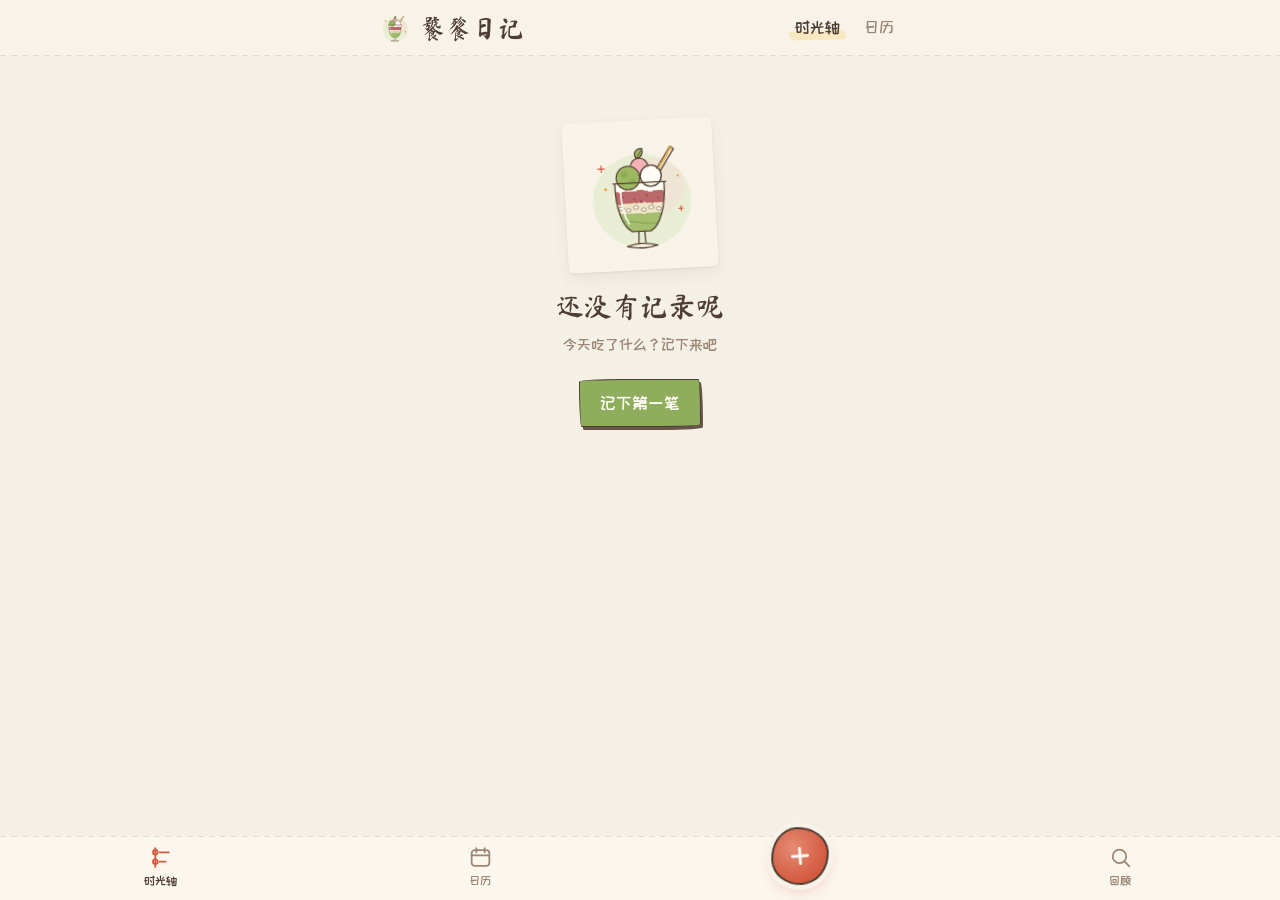
==== commit eb22cce9: "Rename app to 饕餮日记 and add 甜品/正餐 category New category field picked in the form, shown as a tag on c" ====
--- a/parfait/index.html
+++ b/parfait/index.html
@@ -3,13 +3,13 @@
 <head>
   <meta charset="utf-8">
   <meta name="viewport" content="width=device-width, initial-scale=1, viewport-fit=cover">
-  <title>芭菲日记</title>
+  <title>饕餮日记</title>
   <meta name="theme-color" content="#F8F3E9">
-  <meta name="description" content="记录在芭菲奶茶店吃了什么、感受如何">
+  <meta name="description" content="记录吃了什么、感受如何">
   <meta name="apple-mobile-web-app-capable" content="yes">
   <meta name="mobile-web-app-capable" content="yes">
   <meta name="apple-mobile-web-app-status-bar-style" content="default">
-  <meta name="apple-mobile-web-app-title" content="芭菲日记">
+  <meta name="apple-mobile-web-app-title" content="饕餮日记">
   <link rel="manifest" href="manifest.webmanifest">
   <link rel="icon" href="icons/icon.svg" type="image/svg+xml">
   <link rel="apple-touch-icon" href="icons/apple-touch-icon.png">
--- a/parfait/css/app.css
+++ b/parfait/css/app.css
@@ -1,4 +1,4 @@
-/* 芭菲日记 · 水彩手帐风 */
+/* 饕餮日记 · 水彩手帐风 */
 :root {
   --paper: #F8F3E9;
   --sheet: #FFFDF8;
@@ -156,6 +156,19 @@
 .t-special.tag-type { color: var(--shu); }
 .t-trial.tag-type { color: #6E9440; }
 
+/* 分类：水彩色块底的小标签 */
+.tag-cat {
+  display: inline-block; font-family: var(--f-hand); font-size: 12px; line-height: 1.5; padding: 0 8px;
+  border-radius: 46% 54% 50% 50% / 55% 45% 55% 45%; white-space: nowrap; color: var(--ink);
+}
+.c-dessert.tag-cat { background: rgba(243, 179, 184, .55); }
+.c-meal.tag-cat { background: rgba(224, 169, 59, .38); }
+.type-pick.cat-pick { grid-template-columns: repeat(2, 1fr); }
+.cat-pick button { min-height: 54px; font-size: 18px; }
+.type-pick button.on.c-dessert { color: var(--ink); border-color: var(--ink); background: rgba(243, 179, 184, .45); }
+.type-pick button.on.c-meal { color: var(--ink); border-color: var(--ink); background: rgba(224, 169, 59, .35); }
+.d-tags { display: inline-flex; align-items: center; gap: 8px; }
+
 .chip {
   display: inline-flex; align-items: center; gap: 4px;
   padding: 6px 13px; font-family: var(--f-hand); font-size: 14px;
@@ -368,11 +381,6 @@
 .star-pick button:active { transform: scale(1.15) rotate(-8deg); }
 .star-label { margin-left: auto; font-family: var(--f-hand); font-size: 16px; color: var(--ink2); white-space: nowrap; }
 
-.tag-box { display: flex; flex-wrap: wrap; gap: 6px; align-items: center; padding: 6px 2px; min-height: 46px; }
-.tag-box input { flex: 1; min-width: 100px; border: 0; outline: none; background: transparent; font-size: 16px; padding: 4px; }
-.tag-box .chip { padding: 4px 4px 4px 12px; }
-.tag-box .chip button { width: 22px; height: 22px; border-radius: 50%; display: grid; place-items: center; font-size: 15px; color: var(--ink2); }
-.tag-sugg { display: flex; flex-wrap: wrap; gap: 6px; margin-top: 4px; }
 
 .actionbar {
   position: fixed; left: 0; right: 0; bottom: 0; z-index: 30;
@@ -419,13 +427,8 @@
   margin: 0; white-space: pre-wrap; word-break: break-word; line-height: 32px;
   background: repeating-linear-gradient(to bottom, transparent 0 31px, var(--line) 31px 32px);
 }
-.d-vs { display: grid; margin-top: 14px; }
-.d-vs .d-sec { margin-top: 0; }
-.d-vs .d-sec:last-child h4::before { background: var(--bean-l); }
-.d-vs .arrow { text-align: center; color: var(--shu); font-family: var(--f-num); font-size: 26px; line-height: 1; padding: 6px 0; transform: rotate(-6deg); }
 .d-sec.thoughts h4::before { background: var(--ochre-l); }
 .d-sec.thoughts p { font-size: 16px; }
-.d-tags { display: flex; flex-wrap: wrap; gap: 6px; margin-top: 16px; }
 .d-actions { display: grid; grid-template-columns: 2fr 1fr; gap: 12px; margin-top: 24px; }
 
 .viewer { position: fixed; inset: 0; z-index: 100; background: rgba(40, 32, 25, .94); animation: fadein .15s; }
